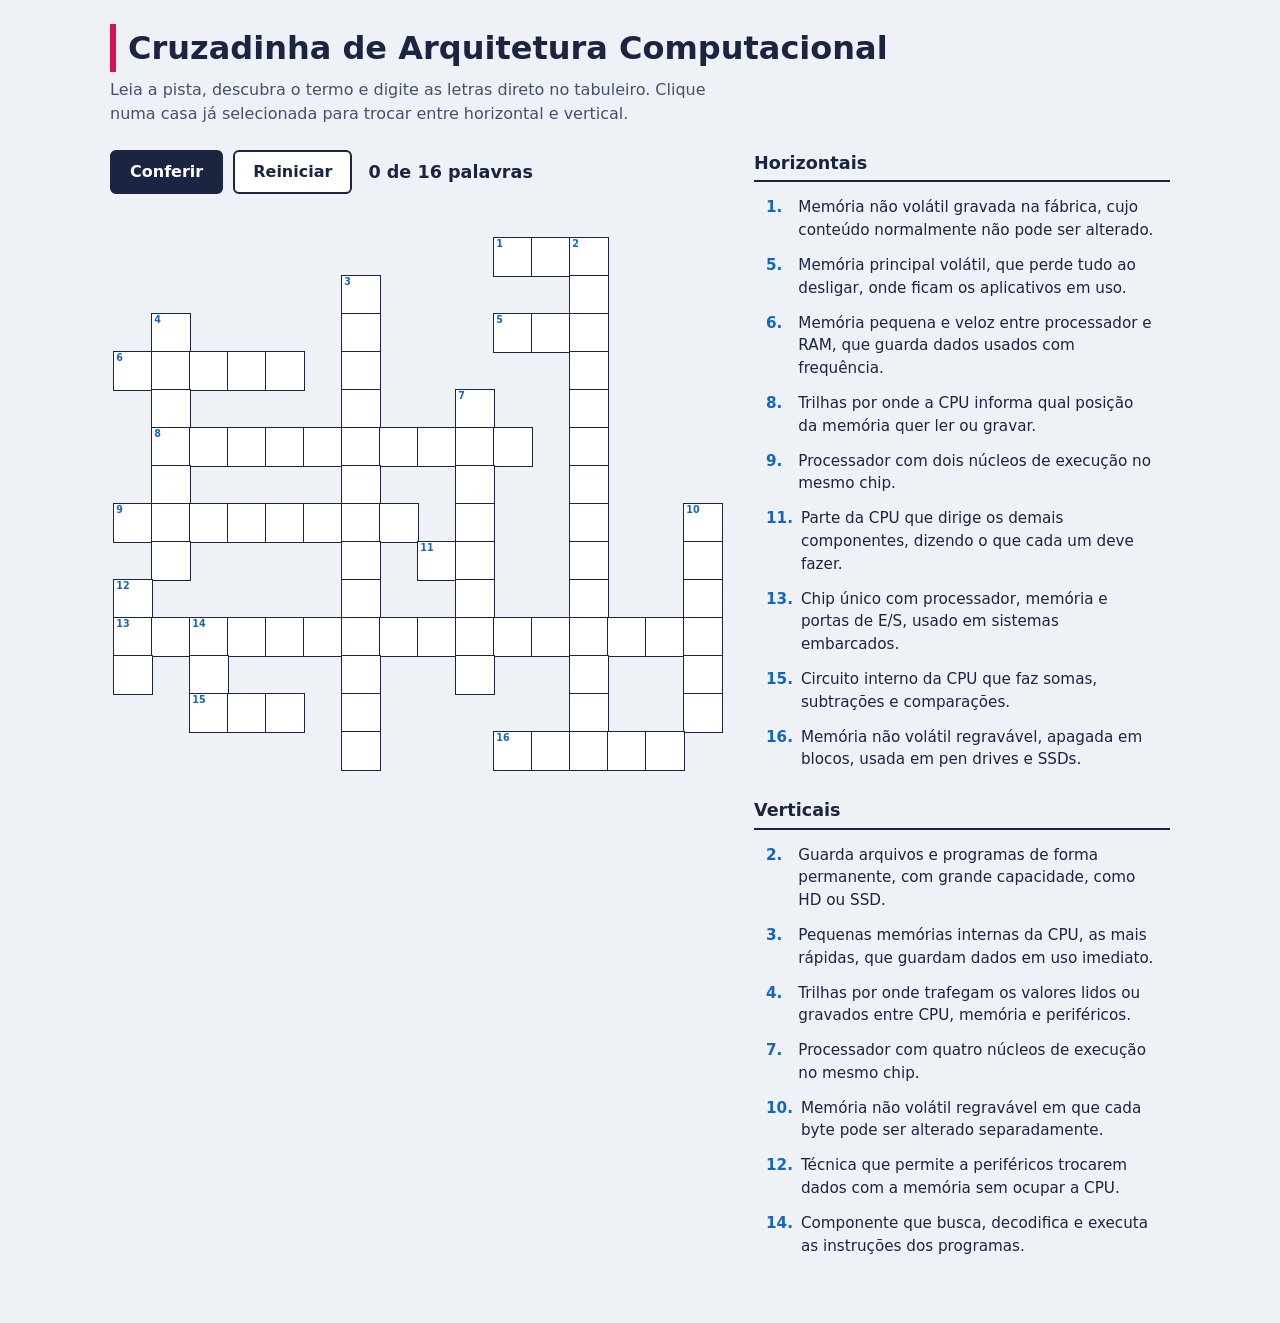
==== cruzadinha.html @ d7234ca9 "Adicionando tela html, tela em js e tela em css do game de cruzadinha" ====
<!DOCTYPE html>
<html lang="pt-BR">
<head>
  <meta charset="UTF-8">
  <meta name="viewport" content="width=device-width, initial-scale=1">
  <title>Cruzadinha de Arquitetura Computacional</title>
  <link rel="stylesheet" href="Cruzadinha.css">
</head>
<body>

  <header class="topo">
    <h1 class="topo-titulo">Cruzadinha de Arquitetura Computacional</h1>
    <p class="topo-texto">
      Leia a pista, descubra o termo e digite as letras direto no tabuleiro.
      Clique numa casa já selecionada para trocar entre horizontal e vertical.
    </p>
  </header>

  <main class="jogo">

    <section class="area-tabuleiro" aria-label="Tabuleiro">
      <div class="barra">
        <button type="button" class="botao botao-principal" id="btnConferir">Conferir</button>
        <button type="button" class="botao" id="btnReiniciar">Reiniciar</button>
        <p class="contador" id="contador" aria-live="polite">0 de 16 palavras</p>
      </div>
      <p class="mensagem" id="mensagem" aria-live="polite"></p>

      <div class="rolagem">
        <div class="tabuleiro" id="tabuleiro"></div>
      </div>
    </section>

    <section class="area-pistas" aria-label="Pistas">
      <div class="bloco-pistas">
        <h2 class="bloco-titulo">Horizontais</h2>
        <ol class="lista-pistas" id="pistasH"></ol>
      </div>
      <div class="bloco-pistas">
        <h2 class="bloco-titulo">Verticais</h2>
        <ol class="lista-pistas" id="pistasV"></ol>
      </div>
    </section>

  </main>

  <script src="Cruzadinha.js"></script>
</body>
</html>
---- Cruzadinha.css ----
/* Paleta inspirada nas cores da SPTECH */
:root {
  --tinta: #1b2440;
  --papel: #eef2f7;
  --branco: #ffffff;
  --linha: #b9c4d6;
  --azul: #1565c0;
  --azul-claro: #d8e7fa;
  --amarelo: #ffd966;
  --rosa: #d8115a;
  --certa-fundo: #d3f0df;
  --certa-borda: #1e8e5a;
  --errada-fundo: #fbdbe2;
  --errada-borda: #c2204a;
  --casa: clamp(24px, calc((100vw - 40px) / 16), 38px);
}

* {
  box-sizing: border-box;
}

body {
  margin: 0;
  background: var(--papel);
  color: var(--tinta);
  font-family: "Segoe UI", system-ui, -apple-system, Roboto, sans-serif;
  line-height: 1.5;
}

/* ---------- Topo ---------- */
.topo {
  padding: 24px 20px 16px;
  max-width: 1100px;
  margin: 0 auto;
}

.topo-titulo {
  margin: 0 0 6px;
  font-size: clamp(1.4rem, 4vw, 2rem);
  padding-left: 12px;
  border-left: 6px solid var(--rosa);
}

.topo-texto {
  margin: 0;
  max-width: 62ch;
  color: #44506b;
}

/* ---------- Layout geral ---------- */
.jogo {
  max-width: 1100px;
  margin: 0 auto;
  padding: 8px 20px 40px;
  display: grid;
  grid-template-columns: 1fr;
  gap: 28px;
}

@media (min-width: 960px) {
  .jogo {
    grid-template-columns: auto 1fr;
    align-items: start;
  }
}

/* ---------- Barra de botões ---------- */
.barra {
  display: flex;
  flex-wrap: wrap;
  align-items: center;
  gap: 10px;
}

.botao {
  font: inherit;
  font-weight: 600;
  padding: 8px 18px;
  border: 2px solid var(--tinta);
  background: var(--branco);
  color: var(--tinta);
  border-radius: 6px;
  cursor: pointer;
}

.botao:hover {
  background: var(--azul-claro);
}

.botao:focus-visible {
  outline: 3px solid var(--azul);
  outline-offset: 2px;
}

.botao-principal {
  background: var(--tinta);
  color: var(--branco);
}

.botao-principal:hover {
  background: var(--azul);
  border-color: var(--azul);
}

.contador {
  margin: 0 0 0 6px;
  font-weight: 700;
  font-size: 1.1rem;
}

.mensagem {
  min-height: 1.5em;
  margin: 8px 0;
  font-weight: 600;
  color: var(--certa-borda);
}

/* ---------- Tabuleiro ---------- */
.rolagem {
  overflow-x: auto;
  padding: 4px;
}

.tabuleiro {
  display: grid;
  grid-template-columns: repeat(16, var(--casa));
  grid-auto-rows: var(--casa);
  width: max-content;
}

.vazia {
  background: transparent;
}

.casa {
  position: relative;
  background: var(--branco);
  border: 1.5px solid var(--tinta);
  margin: -0.75px;
}

.casa-numero {
  position: absolute;
  top: 1px;
  left: 2px;
  font-size: 0.6rem;
  line-height: 1;
  font-weight: 700;
  color: var(--azul);
  pointer-events: none;
}

.casa-letra {
  width: 100%;
  height: 100%;
  border: 0;
  padding: 6px 0 0;
  background: transparent;
  text-align: center;
  font-family: ui-monospace, "SFMono-Regular", Consolas, monospace;
  font-weight: 700;
  font-size: calc(var(--casa) * 0.5);
  color: var(--tinta);
  text-transform: uppercase;
  caret-color: transparent;
  cursor: pointer;
}

.casa-letra:focus {
  outline: none;
}

/* Estados da casa */
.casa.ativa {
  background: var(--azul-claro);
}

.casa.atual {
  background: var(--amarelo);
}

.casa.certa {
  background: var(--certa-fundo);
  border-color: var(--certa-borda);
  z-index: 1;
}

.casa.errada {
  background: var(--errada-fundo);
  border-color: var(--errada-borda);
  z-index: 1;
}

/* ---------- Pistas ---------- */
.bloco-pistas {
  margin-bottom: 20px;
}

.bloco-titulo {
  margin: 0 0 8px;
  font-size: 1.1rem;
  padding-bottom: 4px;
  border-bottom: 2px solid var(--tinta);
}

.lista-pistas {
  list-style: none;
  margin: 0;
  padding: 0;
}

.pista {
  display: flex;
  gap: 8px;
  padding: 6px 8px;
  border-left: 4px solid transparent;
  border-radius: 4px;
  cursor: pointer;
  font-size: 0.95rem;
}

.pista:hover {
  background: var(--azul-claro);
}

.pista.destacada {
  background: var(--amarelo);
  border-left-color: var(--tinta);
}

.pista.certa {
  border-left-color: var(--certa-borda);
  background: var(--certa-fundo);
}

.pista.errada {
  border-left-color: var(--errada-borda);
  background: var(--errada-fundo);
}

.pista-numero {
  min-width: 1.6em;
  font-weight: 700;
  color: var(--azul);
}

.pista-texto {
  flex: 1;
}

.pista-status {
  font-weight: 700;
  white-space: nowrap;
}

.pista.certa .pista-status {
  color: var(--certa-borda);
}

.pista.errada .pista-status {
  color: var(--errada-borda);
}
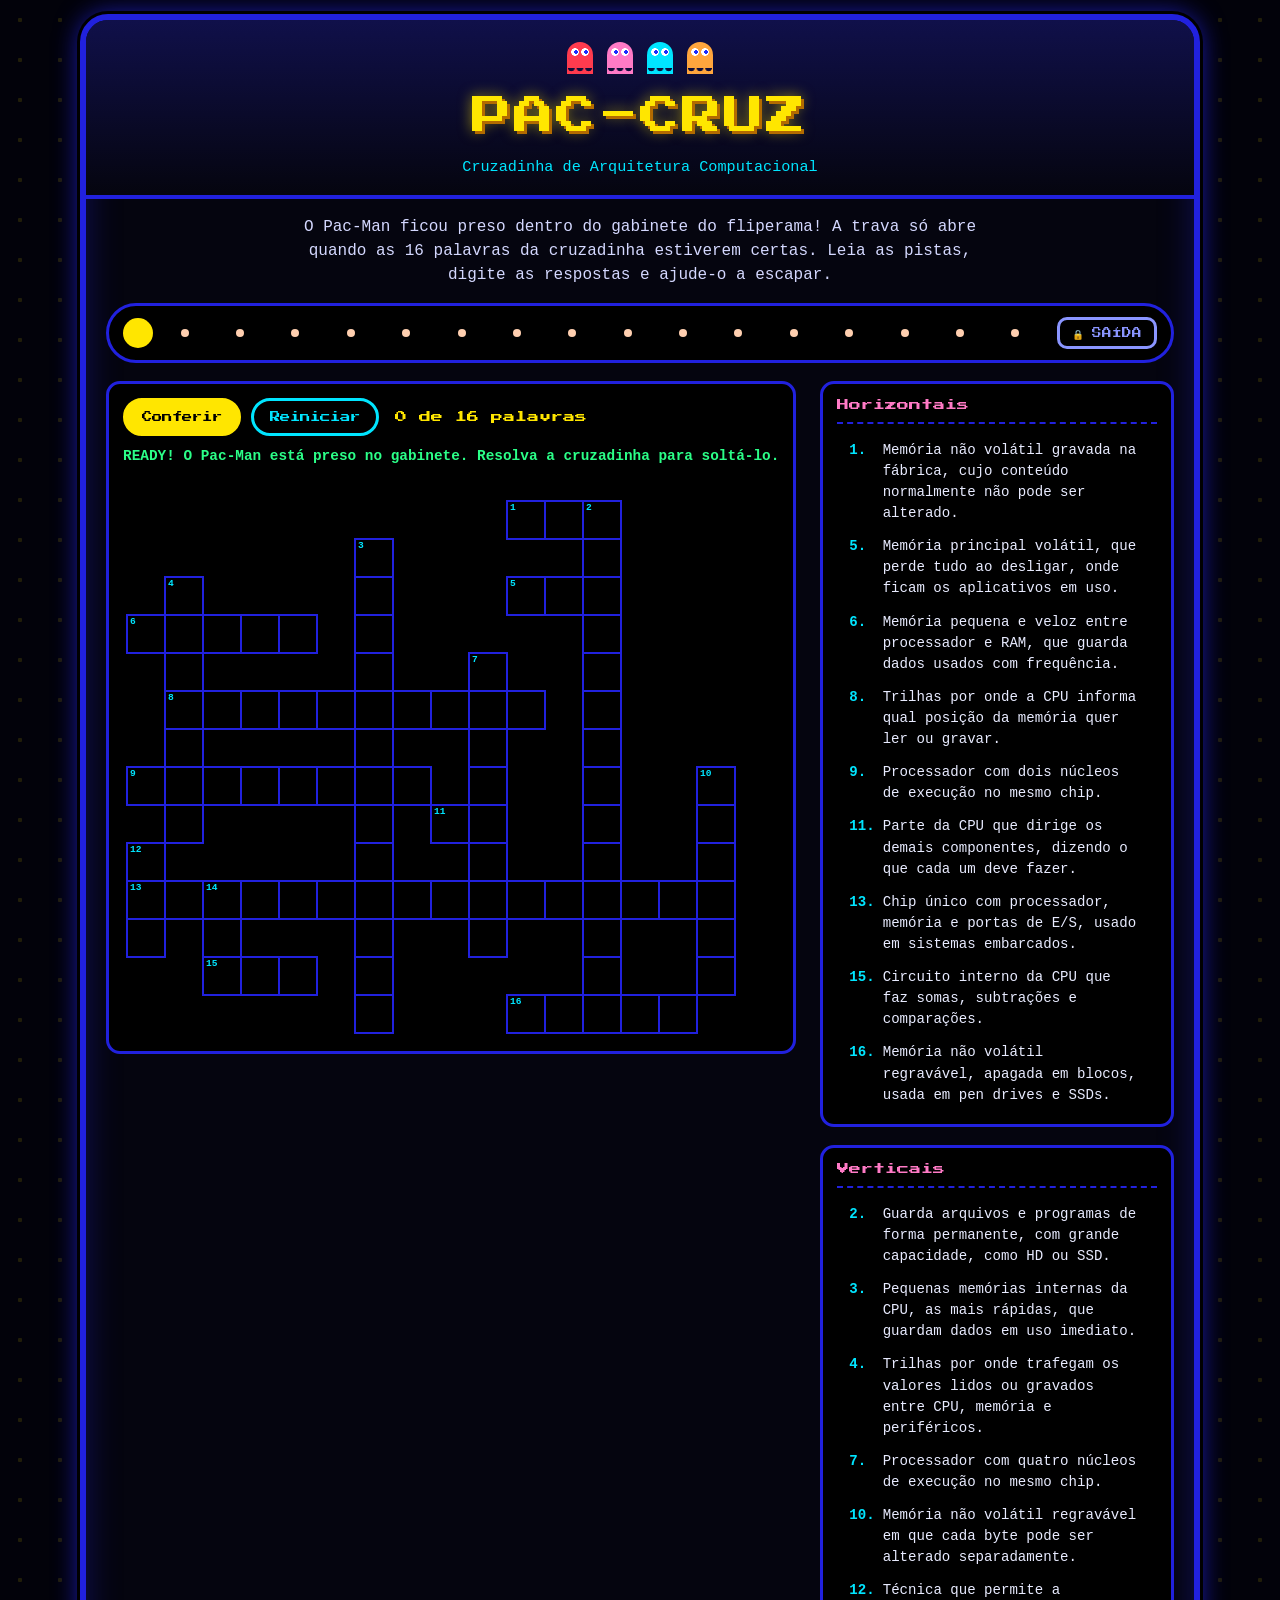
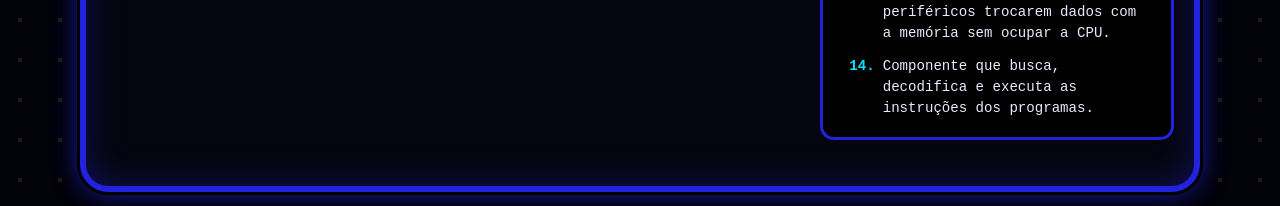
==== commit 7c33fb2a: "Alterando o README.md" ====
--- a/cruzadinha.html
+++ b/cruzadinha.html
@@ -3,47 +3,78 @@
 <head>
   <meta charset="UTF-8">
   <meta name="viewport" content="width=device-width, initial-scale=1">
-  <title>Cruzadinha de Arquitetura Computacional</title>
-  <link rel="stylesheet" href="Cruzadinha.css">
+  <title>PAC-CRUZ · Cruzadinha de Arquitetura Computacional</title>
+  <link rel="preconnect" href="https://fonts.googleapis.com">
+  <link rel="preconnect" href="https://fonts.gstatic.com" crossorigin>
+   <link rel="icon" type="image/svg+xml" href="https://images.macrumors.com/t/uZP056EQPlzbhPPOfr0M7j_SZVw=/1600x0/article-new/2014/01/pacman.jpg">
+  <link href="https://fonts.googleapis.com/css2?family=Press+Start+2P&display=swap" rel="stylesheet">
+  <link rel="stylesheet" href="./Cruzadinha.css">
 </head>
 <body>
 
-  <header class="topo">
-    <h1 class="topo-titulo">Cruzadinha de Arquitetura Computacional</h1>
-    <p class="topo-texto">
-      Leia a pista, descubra o termo e digite as letras direto no tabuleiro.
-      Clique numa casa já selecionada para trocar entre horizontal e vertical.
-    </p>
-  </header>
+  <div class="gabinete" id="gabinete">
 
-  <main class="jogo">
+    <header class="marquee">
+      <div class="fantasmas" aria-hidden="true">
+        <span class="fantasma fantasma-vermelho"></span>
+        <span class="fantasma fantasma-rosa"></span>
+        <span class="fantasma fantasma-ciano"></span>
+        <span class="fantasma fantasma-laranja"></span>
+      </div>
+      <h1 class="marquee-titulo">PAC-CRUZ</h1>
+      <p class="marquee-sub">Cruzadinha de Arquitetura Computacional</p>
+    </header>
 
-    <section class="area-tabuleiro" aria-label="Tabuleiro">
-      <div class="barra">
-        <button type="button" class="botao botao-principal" id="btnConferir">Conferir</button>
-        <button type="button" class="botao" id="btnReiniciar">Reiniciar</button>
-        <p class="contador" id="contador" aria-live="polite">0 de 16 palavras</p>
-      </div>
-      <p class="mensagem" id="mensagem" aria-live="polite"></p>
+    <section class="historia">
+      <p>
+        O Pac-Man ficou preso dentro do gabinete do fliperama! A trava só abre
+        quando as 16 palavras da cruzadinha estiverem certas. Leia as pistas,
+        digite as respostas e ajude-o a escapar.
+      </p>
+    </section>
 
-      <div class="rolagem">
-        <div class="tabuleiro" id="tabuleiro"></div>
+    <section class="fase" aria-hidden="true">
+      <div class="trilha">
+        <div class="pista-pac" id="pistaPac">
+          <span class="pacman" id="pacman"></span>
+        </div>
+        <div class="saida">
+          <span class="saida-icone" id="cadeado">🔒</span>
+          <span class="saida-texto">SAÍDA</span>
+        </div>
       </div>
     </section>
 
-    <section class="area-pistas" aria-label="Pistas">
-      <div class="bloco-pistas">
-        <h2 class="bloco-titulo">Horizontais</h2>
-        <ol class="lista-pistas" id="pistasH"></ol>
-      </div>
-      <div class="bloco-pistas">
-        <h2 class="bloco-titulo">Verticais</h2>
-        <ol class="lista-pistas" id="pistasV"></ol>
-      </div>
-    </section>
+    <main class="jogo">
 
-  </main>
+      <section class="tela" aria-label="Tabuleiro">
+        <div class="barra">
+          <button type="button" class="botao botao-principal" id="btnConferir">Conferir</button>
+          <button type="button" class="botao botao-ciano" id="btnReiniciar">Reiniciar</button>
+          <p class="contador" id="contador" aria-live="polite">0 de 16 palavras</p>
+        </div>
+        <p class="mensagem" id="mensagem" aria-live="polite"></p>
 
-  <script src="Cruzadinha.js"></script>
+        <div class="rolagem">
+          <div class="tabuleiro" id="tabuleiro"></div>
+        </div>
+      </section>
+
+      <section class="area-pistas" aria-label="Pistas">
+        <div class="bloco-pistas">
+          <h2 class="bloco-titulo">Horizontais</h2>
+          <ol class="lista-pistas" id="pistasH"></ol>
+        </div>
+        <div class="bloco-pistas">
+          <h2 class="bloco-titulo">Verticais</h2>
+          <ol class="lista-pistas" id="pistasV"></ol>
+        </div>
+      </section>
+
+    </main>
+
+  </div>
+
+  <script src="./Cruzadinha.js"></script>
 </body>
 </html>
--- a/Cruzadinha.css
+++ b/Cruzadinha.css
@@ -1,18 +1,20 @@
-/* Paleta inspirada nas cores da SPTECH */
+/* ============================================================
+   PAC-CRUZ · tema fliperama
+   ============================================================ */
 :root {
-  --tinta: #1b2440;
-  --papel: #eef2f7;
-  --branco: #ffffff;
-  --linha: #b9c4d6;
-  --azul: #1565c0;
-  --azul-claro: #d8e7fa;
-  --amarelo: #ffd966;
-  --rosa: #d8115a;
-  --certa-fundo: #d3f0df;
-  --certa-borda: #1e8e5a;
-  --errada-fundo: #fbdbe2;
-  --errada-borda: #c2204a;
-  --casa: clamp(24px, calc((100vw - 40px) / 16), 38px);
+  --preto: #05050f;
+  --parede: #2121de;
+  --parede-clara: #8a95ff;
+  --parede-escura: #14146e;
+  --amarelo: #ffe600;
+  --ciano: #00e5ff;
+  --rosa: #ff7ac6;
+  --laranja: #ffa63d;
+  --vermelho: #ff3b4e;
+  --verde: #2bff88;
+  --texto: #eef0ff;
+  --fonte-arcade: "Press Start 2P", ui-monospace, "Courier New", monospace;
+  --casa: clamp(24px, calc((100vw - 64px) / 16), 38px);
 }
 
 * {
@@ -21,40 +23,244 @@
 
 body {
   margin: 0;
-  background: var(--papel);
-  color: var(--tinta);
-  font-family: "Segoe UI", system-ui, -apple-system, Roboto, sans-serif;
+  min-height: 100vh;
+  padding: 14px;
+  background-color: #02020a;
+  background-image: radial-gradient(rgba(255, 230, 0, 0.12) 2px, transparent 2.5px);
+  background-size: 40px 40px;
+  color: var(--texto);
+  font-family: ui-monospace, "SFMono-Regular", Consolas, "Courier New", monospace;
   line-height: 1.5;
 }
 
-/* ---------- Topo ---------- */
-.topo {
-  padding: 24px 20px 16px;
-  max-width: 1100px;
+/* ---------- Gabinete ---------- */
+.gabinete {
+  max-width: 1120px;
   margin: 0 auto;
-}
-
-.topo-titulo {
-  margin: 0 0 6px;
-  font-size: clamp(1.4rem, 4vw, 2rem);
-  padding-left: 12px;
-  border-left: 6px solid var(--rosa);
-}
-
-.topo-texto {
+  background: var(--preto);
+  border: 6px solid var(--parede);
+  border-radius: 28px;
+  box-shadow: 0 0 0 3px #000, 0 0 26px rgba(33, 33, 222, 0.85),
+    inset 0 0 34px rgba(33, 33, 222, 0.35);
+  padding-bottom: 28px;
+  overflow: hidden;
+  transition: border-color 0.6s, box-shadow 0.6s;
+}
+
+.gabinete.livre {
+  border-color: var(--amarelo);
+  box-shadow: 0 0 0 3px #000, 0 0 30px rgba(255, 230, 0, 0.8),
+    inset 0 0 34px rgba(255, 230, 0, 0.25);
+}
+
+/* ---------- Letreiro ---------- */
+.marquee {
+  text-align: center;
+  padding: 22px 16px 16px;
+  background: linear-gradient(#10104a, var(--preto));
+  border-bottom: 4px solid var(--parede);
+}
+
+.marquee-titulo {
+  margin: 0 0 10px;
+  font-family: var(--fonte-arcade);
+  font-weight: 400;
+  font-size: clamp(1.3rem, 5.5vw, 2.5rem);
+  color: var(--amarelo);
+  letter-spacing: 2px;
+  text-shadow: 3px 3px 0 #b36b00, 0 0 14px rgba(255, 230, 0, 0.55);
+}
+
+.marquee-sub {
   margin: 0;
-  max-width: 62ch;
-  color: #44506b;
-}
-
-/* ---------- Layout geral ---------- */
+  font-size: 0.95rem;
+  color: var(--ciano);
+}
+
+/* ---------- Fantasmas ---------- */
+.fantasmas {
+  display: flex;
+  justify-content: center;
+  gap: 14px;
+  margin-bottom: 18px;
+}
+
+.fantasma {
+  --cor: var(--vermelho);
+  position: relative;
+  width: 26px;
+  height: 26px;
+  background: var(--cor);
+  border-radius: 13px 13px 0 0;
+  animation: flutuar 1.6s ease-in-out infinite;
+}
+
+.fantasma::before {
+  content: "";
+  position: absolute;
+  inset: 0;
+  background:
+    radial-gradient(circle at 9px 10px, #1c2bff 1.8px, transparent 2px),
+    radial-gradient(circle at 19px 10px, #1c2bff 1.8px, transparent 2px),
+    radial-gradient(circle at 8px 10px, #fff 3.6px, transparent 4px),
+    radial-gradient(circle at 18px 10px, #fff 3.6px, transparent 4px);
+}
+
+.fantasma::after {
+  content: "";
+  position: absolute;
+  left: 0;
+  right: 0;
+  bottom: -6px;
+  height: 6px;
+  background: radial-gradient(circle at 50% 0, transparent 3px, var(--cor) 3.6px) 0 0 / 8.67px 6px repeat-x;
+}
+
+.fantasma-vermelho { --cor: var(--vermelho); }
+.fantasma-rosa { --cor: var(--rosa); animation-delay: 0.2s; }
+.fantasma-ciano { --cor: var(--ciano); animation-delay: 0.4s; }
+.fantasma-laranja { --cor: var(--laranja); animation-delay: 0.6s; }
+
+@keyframes flutuar {
+  0%, 100% { transform: translateY(0); }
+  50% { transform: translateY(-5px); }
+}
+
+/* ---------- História ---------- */
+.historia {
+  padding: 16px 20px 6px;
+}
+
+.historia p {
+  max-width: 70ch;
+  margin: 0 auto;
+  text-align: center;
+  color: #d4d8ff;
+}
+
+/* ---------- Trilha do Pac-Man ---------- */
+.fase {
+  padding: 10px 20px 4px;
+}
+
+.trilha {
+  display: flex;
+  align-items: center;
+  gap: 14px;
+  padding: 10px 14px;
+  background: #000;
+  border: 3px solid var(--parede);
+  border-radius: 40px;
+}
+
+.pista-pac {
+  position: relative;
+  flex: 1;
+  height: 34px;
+  display: flex;
+  align-items: center;
+  justify-content: space-around;
+  padding-left: 34px;
+}
+
+.bolinha {
+  width: 8px;
+  height: 8px;
+  border-radius: 50%;
+  background: #ffcfb0;
+  transition: opacity 0.25s, transform 0.25s;
+}
+
+.bolinha.comida {
+  opacity: 0;
+  transform: scale(0);
+}
+
+/* Pac-Man feito só com CSS: duas metades que abrem e fecham a boca */
+.pacman {
+  --tam: 30px;
+  position: absolute;
+  top: 2px;
+  left: calc(var(--prog, 0) * (100% - var(--tam)));
+  width: var(--tam);
+  height: var(--tam);
+  transition: left 1.2s linear;
+}
+
+.pacman::before,
+.pacman::after {
+  content: "";
+  position: absolute;
+  left: 0;
+  width: var(--tam);
+  height: calc(var(--tam) / 2);
+  background: var(--amarelo);
+}
+
+.pacman::before {
+  top: 0;
+  border-radius: 15px 15px 0 0;
+  transform-origin: 50% 100%;
+  animation: boca-cima 0.3s ease-in-out infinite alternate;
+}
+
+.pacman::after {
+  bottom: 0;
+  border-radius: 0 0 15px 15px;
+  transform-origin: 50% 0;
+  animation: boca-baixo 0.3s ease-in-out infinite alternate;
+}
+
+@keyframes boca-cima {
+  from { transform: rotate(0deg); }
+  to { transform: rotate(-35deg); }
+}
+
+@keyframes boca-baixo {
+  from { transform: rotate(0deg); }
+  to { transform: rotate(35deg); }
+}
+
+.saida {
+  display: flex;
+  align-items: center;
+  gap: 8px;
+  padding: 6px 12px;
+  border: 3px solid var(--parede-clara);
+  border-radius: 10px;
+  font-family: var(--fonte-arcade);
+  font-size: 0.6rem;
+  color: var(--parede-clara);
+  white-space: nowrap;
+}
+
+.gabinete.livre .saida {
+  border-color: var(--amarelo);
+  color: var(--amarelo);
+  box-shadow: 0 0 14px rgba(255, 230, 0, 0.7);
+  animation: pulsar 0.8s ease-in-out infinite alternate;
+}
+
+/* Quando o gabinete abre, o Pac-Man sai pela porta */
+.gabinete.livre .pacman {
+  animation: sair 0.6s 1.4s forwards;
+}
+
+@keyframes pulsar {
+  from { transform: scale(1); }
+  to { transform: scale(1.06); }
+}
+
+@keyframes sair {
+  to { opacity: 0; transform: translateX(50px); }
+}
+
+/* ---------- Layout do jogo ---------- */
 .jogo {
-  max-width: 1100px;
-  margin: 0 auto;
-  padding: 8px 20px 40px;
+  padding: 14px 20px 0;
   display: grid;
   grid-template-columns: 1fr;
-  gap: 28px;
+  gap: 24px;
 }
 
 @media (min-width: 960px) {
@@ -64,7 +270,14 @@
   }
 }
 
-/* ---------- Barra de botões ---------- */
+.tela {
+  padding: 14px;
+  background: #000;
+  border: 3px solid var(--parede);
+  border-radius: 14px;
+}
+
+/* ---------- Botões estilo fliperama ---------- */
 .barra {
   display: flex;
   flex-wrap: wrap;
@@ -73,46 +286,58 @@
 }
 
 .botao {
-  font: inherit;
-  font-weight: 600;
-  padding: 8px 18px;
-  border: 2px solid var(--tinta);
-  background: var(--branco);
-  color: var(--tinta);
-  border-radius: 6px;
+  font-family: var(--fonte-arcade);
+  font-size: 0.65rem;
+  padding: 11px 16px;
+  background: #000;
+  color: var(--amarelo);
+  border: 3px solid var(--amarelo);
+  border-radius: 999px;
   cursor: pointer;
 }
 
 .botao:hover {
-  background: var(--azul-claro);
+  background: var(--amarelo);
+  color: #000;
 }
 
 .botao:focus-visible {
-  outline: 3px solid var(--azul);
-  outline-offset: 2px;
+  outline: 3px solid #fff;
+  outline-offset: 3px;
 }
 
 .botao-principal {
-  background: var(--tinta);
-  color: var(--branco);
+  background: var(--amarelo);
+  color: #000;
 }
 
 .botao-principal:hover {
-  background: var(--azul);
-  border-color: var(--azul);
+  background: #fff;
+  border-color: #fff;
+}
+
+.botao-ciano {
+  color: var(--ciano);
+  border-color: var(--ciano);
+}
+
+.botao-ciano:hover {
+  background: var(--ciano);
 }
 
 .contador {
   margin: 0 0 0 6px;
+  font-family: var(--fonte-arcade);
+  font-size: 0.75rem;
+  color: var(--amarelo);
+}
+
+.mensagem {
+  min-height: 3em;
+  margin: 10px 0 8px;
+  font-size: 0.9rem;
   font-weight: 700;
-  font-size: 1.1rem;
-}
-
-.mensagem {
-  min-height: 1.5em;
-  margin: 8px 0;
-  font-weight: 600;
-  color: var(--certa-borda);
+  color: var(--verde);
 }
 
 /* ---------- Tabuleiro ---------- */
@@ -134,9 +359,9 @@
 
 .casa {
   position: relative;
-  background: var(--branco);
-  border: 1.5px solid var(--tinta);
-  margin: -0.75px;
+  background: #000;
+  border: 2px solid var(--parede);
+  margin: -1px;
 }
 
 .casa-numero {
@@ -146,7 +371,7 @@
   font-size: 0.6rem;
   line-height: 1;
   font-weight: 700;
-  color: var(--azul);
+  color: var(--ciano);
   pointer-events: none;
 }
 
@@ -160,7 +385,7 @@
   font-family: ui-monospace, "SFMono-Regular", Consolas, monospace;
   font-weight: 700;
   font-size: calc(var(--casa) * 0.5);
-  color: var(--tinta);
+  color: var(--amarelo);
   text-transform: uppercase;
   caret-color: transparent;
   cursor: pointer;
@@ -170,37 +395,59 @@
   outline: none;
 }
 
-/* Estados da casa */
 .casa.ativa {
-  background: var(--azul-claro);
+  background: var(--parede-escura);
 }
 
 .casa.atual {
   background: var(--amarelo);
 }
 
+.casa.atual .casa-letra {
+  color: #000;
+}
+
+.casa.atual .casa-numero {
+  color: #000;
+}
+
 .casa.certa {
-  background: var(--certa-fundo);
-  border-color: var(--certa-borda);
+  background: #063a20;
+  border-color: var(--verde);
   z-index: 1;
 }
 
+.casa.certa .casa-letra {
+  color: var(--verde);
+}
+
 .casa.errada {
-  background: var(--errada-fundo);
-  border-color: var(--errada-borda);
+  background: #4d0c18;
+  border-color: var(--vermelho);
   z-index: 1;
+}
+
+.casa.errada .casa-letra {
+  color: #ff9aa5;
 }
 
 /* ---------- Pistas ---------- */
 .bloco-pistas {
-  margin-bottom: 20px;
+  margin-bottom: 18px;
+  padding: 12px 14px;
+  background: #000;
+  border: 3px solid var(--parede);
+  border-radius: 14px;
 }
 
 .bloco-titulo {
-  margin: 0 0 8px;
-  font-size: 1.1rem;
-  padding-bottom: 4px;
-  border-bottom: 2px solid var(--tinta);
+  margin: 0 0 10px;
+  padding-bottom: 8px;
+  font-family: var(--fonte-arcade);
+  font-weight: 400;
+  font-size: 0.75rem;
+  color: var(--rosa);
+  border-bottom: 2px dashed var(--parede);
 }
 
 .lista-pistas {
@@ -216,32 +463,33 @@
   border-left: 4px solid transparent;
   border-radius: 4px;
   cursor: pointer;
-  font-size: 0.95rem;
+  font-size: 0.88rem;
+  color: #e8ebff;
 }
 
 .pista:hover {
-  background: var(--azul-claro);
+  background: var(--parede-escura);
 }
 
 .pista.destacada {
-  background: var(--amarelo);
-  border-left-color: var(--tinta);
+  background: var(--parede-escura);
+  border-left-color: var(--amarelo);
 }
 
 .pista.certa {
-  border-left-color: var(--certa-borda);
-  background: var(--certa-fundo);
+  background: #063a20;
+  border-left-color: var(--verde);
 }
 
 .pista.errada {
-  border-left-color: var(--errada-borda);
-  background: var(--errada-fundo);
+  background: #4d0c18;
+  border-left-color: var(--vermelho);
 }
 
 .pista-numero {
-  min-width: 1.6em;
+  min-width: 1.8em;
   font-weight: 700;
-  color: var(--azul);
+  color: var(--ciano);
 }
 
 .pista-texto {
@@ -254,9 +502,10 @@
 }
 
 .pista.certa .pista-status {
-  color: var(--certa-borda);
+  color: var(--verde);
 }
 
 .pista.errada .pista-status {
-  color: var(--errada-borda);
-}+  color: #ff9aa5;
+}
+
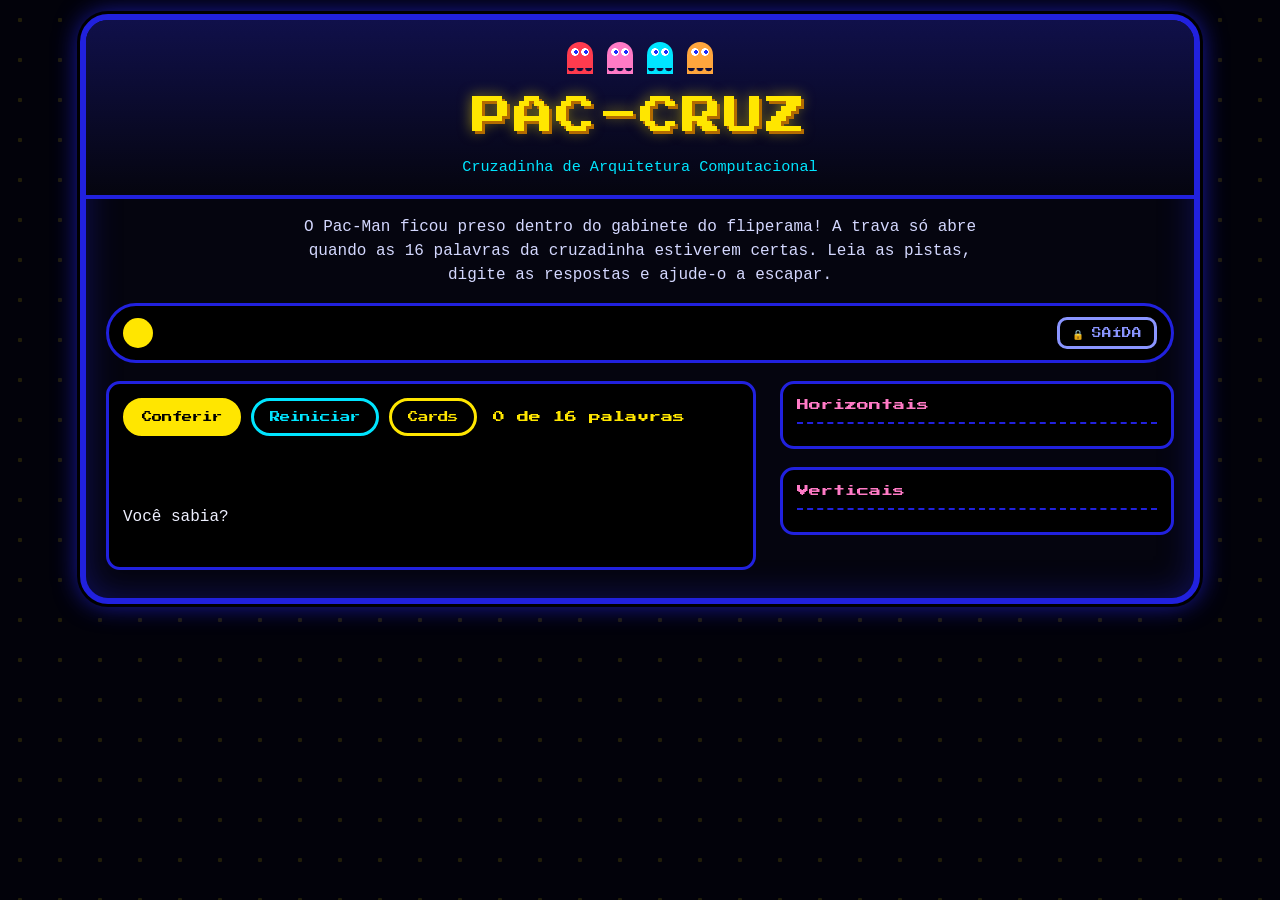
==== commit f81cd93a: "Corrigindo o html" ====
--- a/cruzadinha.html
+++ b/cruzadinha.html
@@ -6,8 +6,8 @@
   <title>PAC-CRUZ · Cruzadinha de Arquitetura Computacional</title>
   <link rel="preconnect" href="https://fonts.googleapis.com">
   <link rel="preconnect" href="https://fonts.gstatic.com" crossorigin>
-   <link rel="icon" type="image/svg+xml" href="https://images.macrumors.com/t/uZP056EQPlzbhPPOfr0M7j_SZVw=/1600x0/article-new/2014/01/pacman.jpg">
   <link href="https://fonts.googleapis.com/css2?family=Press+Start+2P&display=swap" rel="stylesheet">
+  <link rel="icon" type="image/svg+xml" href="https://images.macrumors.com/t/uZP056EQPlzbhPPOfr0M7j_SZVw=/1600x0/article-new/2014/01/pacman.jpg">
   <link rel="stylesheet" href="./Cruzadinha.css">
 </head>
 <body>
@@ -51,9 +51,15 @@
         <div class="barra">
           <button type="button" class="botao botao-principal" id="btnConferir">Conferir</button>
           <button type="button" class="botao botao-ciano" id="btnReiniciar">Reiniciar</button>
+          <button type="button" class="botao botao-rosa" id="btnCards">Cards</button>
           <p class="contador" id="contador" aria-live="polite">0 de 16 palavras</p>
         </div>
         <p class="mensagem" id="mensagem" aria-live="polite"></p>
+
+        <aside class="voce-sabia" id="voceSabia" aria-live="polite">
+          <p class="voce-sabia-titulo" id="voceSabiaTitulo">Você sabia?</p>
+          <p class="voce-sabia-texto" id="voceSabiaTexto"></p>
+        </aside>
 
         <div class="rolagem">
           <div class="tabuleiro" id="tabuleiro"></div>
@@ -75,6 +81,21 @@
 
   </div>
 
-  <script src="./Cruzadinha.js"></script>
+  <dialog class="modal-cards" id="dialogCards" aria-labelledby="tituloCards">
+    <div class="modal-topo">
+      <h2 class="modal-titulo" id="tituloCards">Cards de estudo</h2>
+      <div class="modal-botoes">
+        <button type="button" class="botao botao-ciano" id="btnDesvirar">Desvirar todos</button>
+        <button type="button" class="botao" id="btnFecharCards">Fechar</button>
+      </div>
+    </div>
+    <p class="modal-texto">
+      Os 16 termos da aula. Clique num card para virar e ver o que ele significa.
+      Os termos que você já acertou na cruzadinha ficam marcados com ✓.
+    </p>
+    <div class="grade-cards" id="gradeCards"></div>
+  </dialog>
+
+  <script src="script.js"></script>
 </body>
 </html>
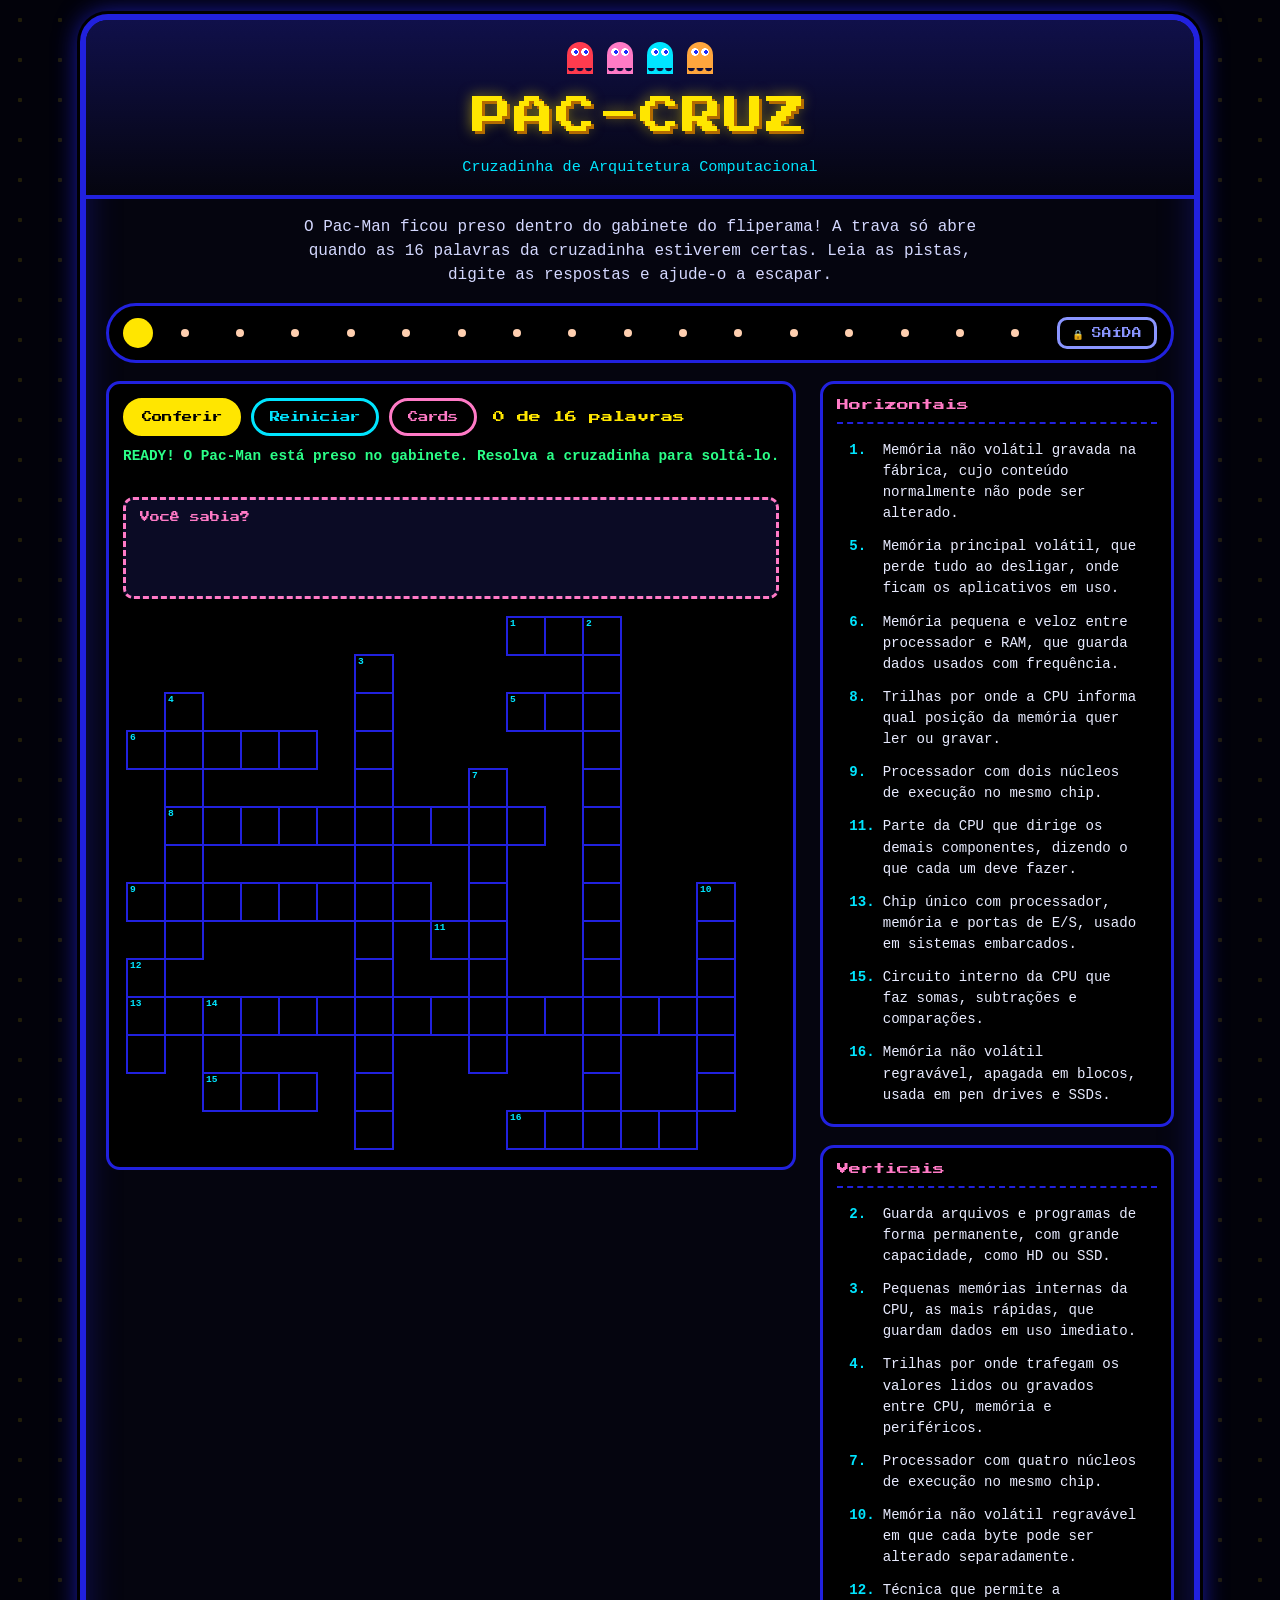
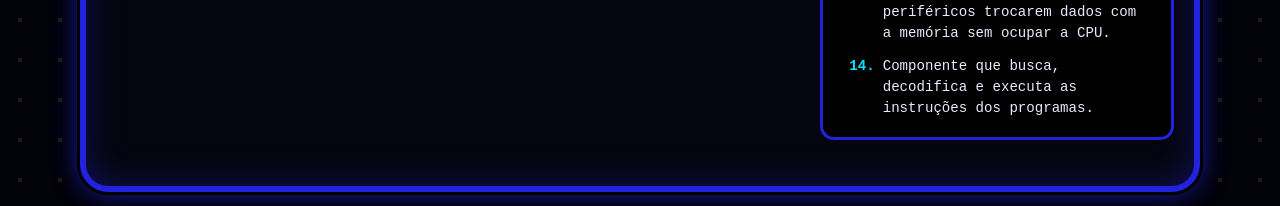
==== commit 5b50e0cd: "Alterando a tag de js" ====
--- a/cruzadinha.html
+++ b/cruzadinha.html
@@ -96,6 +96,6 @@
     <div class="grade-cards" id="gradeCards"></div>
   </dialog>
 
-  <script src="script.js"></script>
+  <script src="./Cruzadinha.js"></script>
 </body>
 </html>
--- a/Cruzadinha.css
+++ b/Cruzadinha.css
@@ -509,3 +509,222 @@
   color: #ff9aa5;
 }
 
+/* ---------- Quem prefere menos movimento ---------- */
+@media (prefers-reduced-motion: reduce) {
+  * {
+    animation: none !important;
+    transition: none !important;
+  }
+}
+
+/* ============================================================
+   Você sabia? e botão Cards
+   ============================================================ */
+.botao-rosa {
+  color: var(--rosa);
+  border-color: var(--rosa);
+}
+
+.botao-rosa:hover {
+  background: var(--rosa);
+  color: #000;
+}
+
+.voce-sabia {
+  min-height: 6.4em;
+  margin: 0 0 14px;
+  padding: 10px 14px;
+  background: #0b0b25;
+  border: 3px dashed var(--rosa);
+  border-radius: 10px;
+}
+
+.voce-sabia-titulo {
+  margin: 0 0 8px;
+  font-family: var(--fonte-arcade);
+  font-size: 0.62rem;
+  line-height: 1.6;
+  color: var(--rosa);
+}
+
+.voce-sabia-texto {
+  margin: 0;
+  font-size: 0.88rem;
+  color: #e8ebff;
+}
+
+.voce-sabia.nova {
+  animation: destacar-curiosidade 0.9s ease-out;
+}
+
+@keyframes destacar-curiosidade {
+  from {
+    border-color: var(--amarelo);
+    box-shadow: 0 0 16px rgba(255, 230, 0, 0.8);
+  }
+  to {
+    border-color: var(--rosa);
+    box-shadow: none;
+  }
+}
+
+/* ---------- Janela dos cards ---------- */
+.modal-cards {
+  width: min(1040px, 94vw);
+  max-height: 90vh;
+  padding: 16px;
+  background: var(--preto);
+  color: var(--texto);
+  border: 4px solid var(--parede);
+  border-radius: 20px;
+  box-shadow: 0 0 30px rgba(33, 33, 222, 0.8);
+}
+
+.modal-cards::backdrop {
+  background: rgba(0, 0, 8, 0.82);
+}
+
+.modal-topo {
+  display: flex;
+  flex-wrap: wrap;
+  align-items: center;
+  justify-content: space-between;
+  gap: 10px;
+}
+
+.modal-titulo {
+  margin: 0;
+  font-family: var(--fonte-arcade);
+  font-weight: 400;
+  font-size: 0.95rem;
+  color: var(--amarelo);
+}
+
+.modal-botoes {
+  display: flex;
+  gap: 8px;
+}
+
+.modal-texto {
+  margin: 10px 0 14px;
+  font-size: 0.9rem;
+  color: #cfd4ff;
+}
+
+.grade-cards {
+  display: grid;
+  grid-template-columns: repeat(auto-fill, minmax(220px, 1fr));
+  gap: 14px;
+}
+
+/* ---------- Card que vira ---------- */
+.card {
+  height: 250px;
+  padding: 0;
+  background: none;
+  border: 0;
+  font: inherit;
+  color: inherit;
+  text-align: left;
+  cursor: pointer;
+  perspective: 900px;
+}
+
+.card:focus-visible {
+  outline: 3px solid #fff;
+  outline-offset: 3px;
+  border-radius: 16px;
+}
+
+.card-interno {
+  position: relative;
+  width: 100%;
+  height: 100%;
+  transform-style: preserve-3d;
+  transition: transform 0.5s;
+}
+
+.card.virado .card-interno {
+  transform: rotateY(180deg);
+}
+
+.card-face {
+  position: absolute;
+  inset: 0;
+  display: flex;
+  flex-direction: column;
+  padding: 14px;
+  background: #000;
+  border: 3px solid var(--parede);
+  border-radius: 14px;
+  overflow: auto;
+  backface-visibility: hidden;
+  -webkit-backface-visibility: hidden;
+}
+
+.card-frente {
+  align-items: center;
+  justify-content: center;
+  gap: 12px;
+  text-align: center;
+}
+
+.card-numero {
+  position: absolute;
+  top: 10px;
+  left: 12px;
+  font-family: var(--fonte-arcade);
+  font-size: 0.55rem;
+  color: var(--ciano);
+}
+
+.card-termo {
+  font-family: var(--fonte-arcade);
+  font-size: 0.72rem;
+  line-height: 1.7;
+  color: var(--amarelo);
+  overflow-wrap: anywhere;
+}
+
+.card-dica {
+  font-size: 0.72rem;
+  color: #9aa3d6;
+}
+
+.card-verso {
+  gap: 8px;
+  transform: rotateY(180deg);
+  background: var(--parede-escura);
+  border-color: var(--amarelo);
+  font-size: 0.82rem;
+}
+
+.card-titulo-verso {
+  font-family: var(--fonte-arcade);
+  font-size: 0.6rem;
+  line-height: 1.6;
+  color: var(--amarelo);
+}
+
+.card-extenso {
+  font-weight: 700;
+  color: var(--ciano);
+}
+
+.card-definicao {
+  color: #eef0ff;
+}
+
+/* termo já acertado na cruzadinha */
+.card.resolvida .card-frente {
+  border-color: var(--verde);
+}
+
+.card.resolvida .card-frente::after {
+  content: "✓";
+  position: absolute;
+  top: 6px;
+  right: 12px;
+  font-weight: 700;
+  color: var(--verde);
+}
